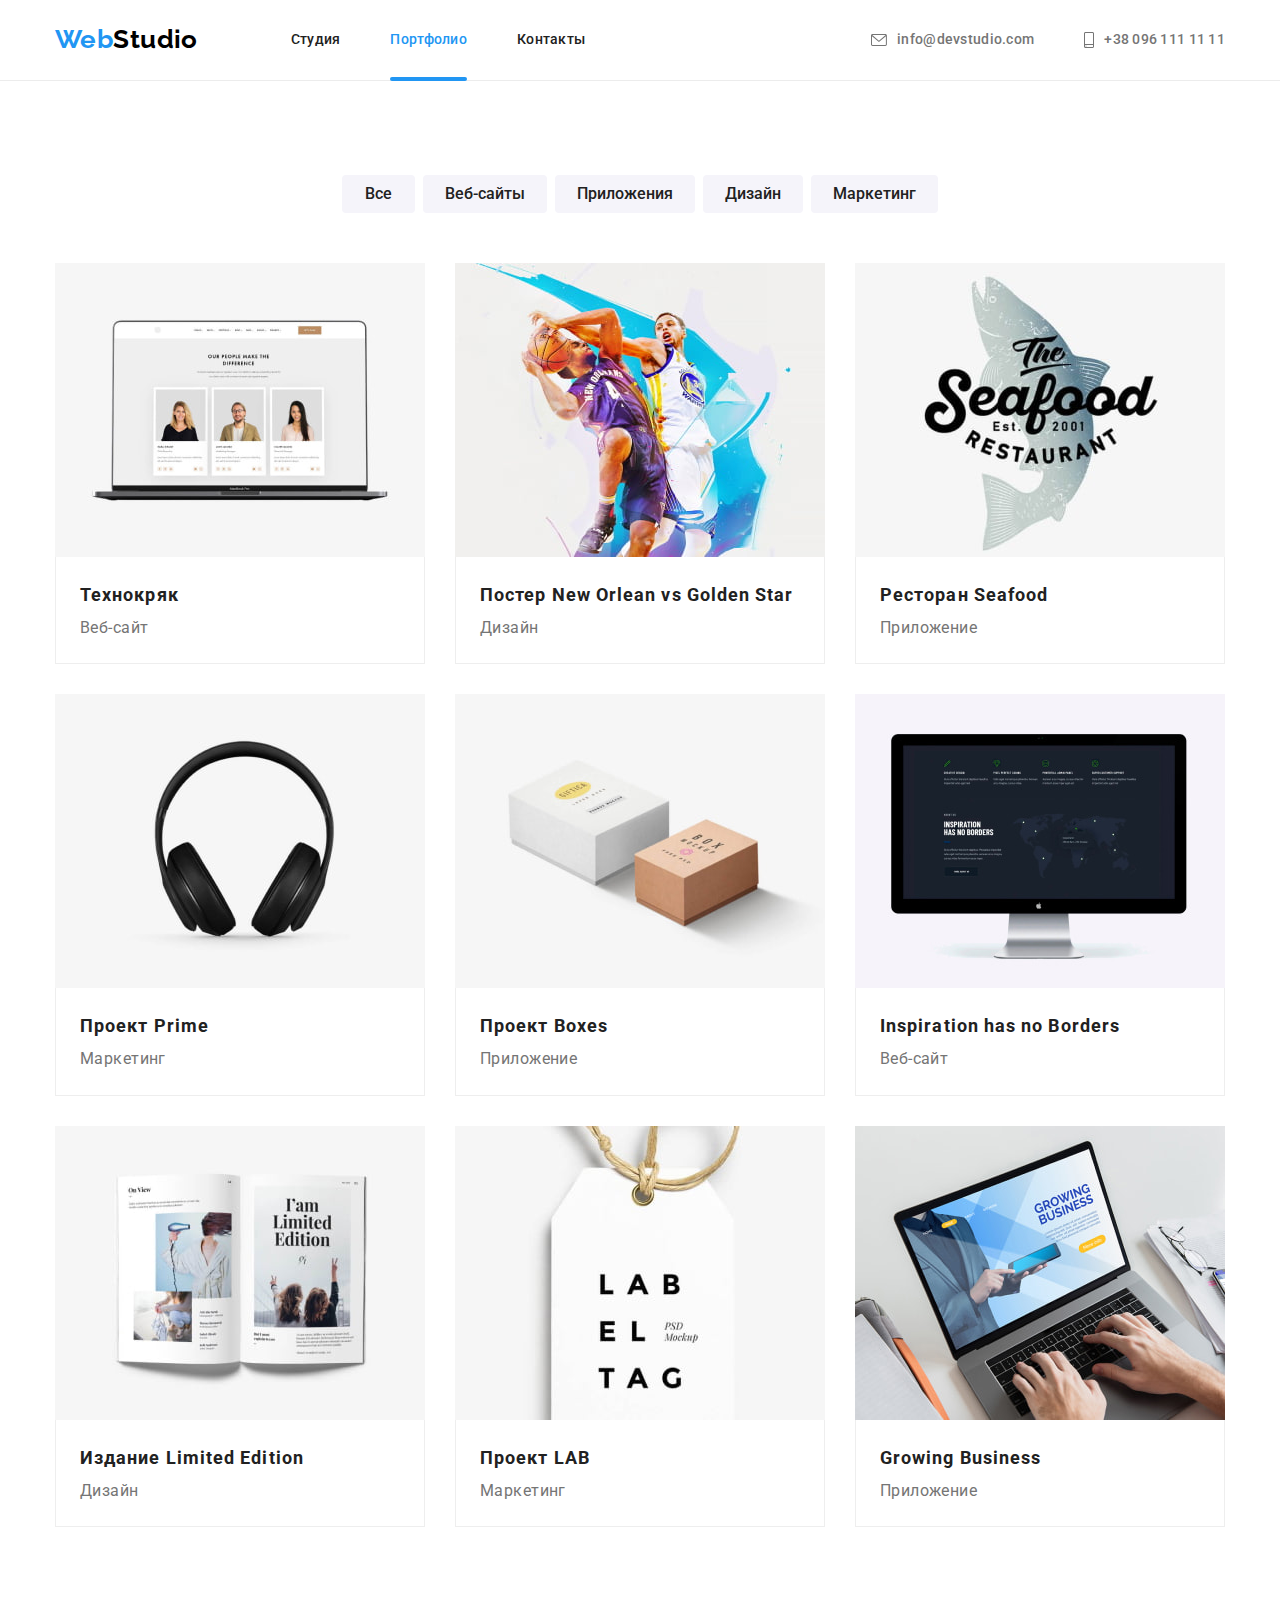
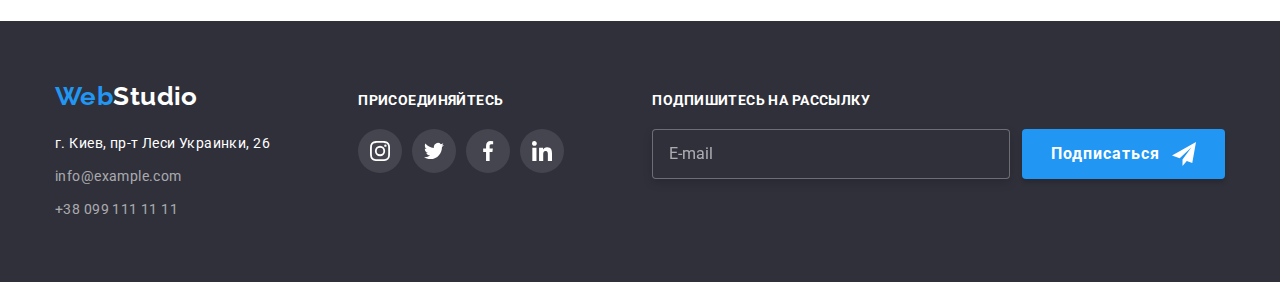
==== portfolio.html @ 10ba5d7b "Клонирует репозиторий" ====
<!DOCTYPE html>
<html lang="ru">
  <head>
    <meta charset="UTF-8" />
    <meta name="viewport" content="width=device-width, initial-scale=1.0" />
    <title>Document</title>
    <link
      rel="stylesheet"
      href="https://cdnjs.cloudflare.com/ajax/libs/modern-normalize/1.0.0/modern-normalize.min.css"
    />
    <link rel="preconnect" href="https://fonts.gstatic.com" />
    <link
      href="https://fonts.googleapis.com/css2?family=Raleway:wght@700&family=Roboto:wght@400;500;700;900&display=swap"
      rel="stylesheet"
    />
    <link rel="stylesheet" href="./css/styles.css" />
  </head>

  <body>
    <!-- Шапка -->
    <header class="header">
      <div class="container header-flex">
        <nav class="header-flex">
          <a href="#" class="logo"><span class="logo-item">Web</span>Studio</a>
          <ul class="nav-list">
            <li class="item">
              <a href="./index.html" class="link">Студия</a>
            </li>
            <li class="item">
              <a href="./portfolio.html" class="link current">Портфолио</a>
            </li>
            <li class="item">
              <a href="#" class="link">Контакты</a>
            </li>
          </ul>
        </nav>
        <ul class="contacts-list">
          <li class="item">
            <a href="mailto:info@devstudio.com" class="link">
              <svg class="contacts-icon" width="16" height="12">
                <use href="./images/symbol-defs (1).svg#icon-envelope"></use>
              </svg>
              info@devstudio.com</a>
          </li>
          <li class="item">
            <a href="tel:380961111111" class="link">
              <svg class="contacts-icon" width="10" height="16">
                <use href="./images/symbol-defs (1).svg#icon-smartphone"></use>
              </svg>+38 096 111 11 11</a>
          </li>
        </ul>
      </div>
    </header>
    <main>
      <section class="section">
        <div class="container">
          <h1 class="visually-hidden">Наши работы</h1>
          <ul class="filter">
            <li class="item">
              <button type="button">Все</button>
            </li>
            <li class="item">
              <button type="button">Веб-сайты</button>
            </li>
            <li class="item">
              <button type="button">Приложения</button>
            </li>
            <li class="item">
              <button type="button">Дизайн</button>
            </li>
            <li class="item">
              <button type="button">Маркетинг</button>
            </li>
          </ul>

          <ul class="works-list">
            <li class="item">
              <a href="#" class="link">
                <div class="photo-card">
                <img src="./images/li1.jpg" alt="Ноутбук" width="370" />
                <div class="card-overlay">
                  <p class="text-overlay">Технокряк это современная площадка распространения коронавируса. Компании используют эту платформу для цифрового
                  шпионажа и атак на защищённые сервера конкурентов.</p>
                </div>
              </div>
                <div class="item-border">
                  <h2 class="title">Технокряк</h2>
                  <p class="text">Веб-сайт</p>
                </div>
              </a>
            </li>
            <li class="item">
              <a href="#" class="link">
                <div class="photo-card">
                <img
                  src="./images/li2.jpg"
                  alt="Два баскетболиста"
                  width="370"
                />
                <div class="card-overlay">
                  <p class="text-overlay">Технокряк это современная площадка распространения коронавируса. Компании используют эту
                    платформу для цифрового
                    шпионажа и атак на защищённые сервера конкурентов.</p>
                </div>
                </div>
                <div class="item-border">
                  <h2 class="title">Постер New Orlean vs Golden Star</h2>
                  <p class="text">Дизайн</p>
                </div>
              </a>
            </li>
            <li class="item">
              <a href="#" class="link">
                <div class="photo-card">
                <img
                  src="./images/li3.jpg"
                  alt="Логотип ресторана"
                  width="370"
                />
                <div class="card-overlay">
                  <p class="text-overlay">Технокряк это современная площадка распространения коронавируса. Компании используют эту
                    платформу для цифрового
                    шпионажа и атак на защищённые сервера конкурентов.</p>
                </div>
                </div>
                <div class="item-border">
                  <h2 class="title">Ресторан Seafood</h2>
                  <p class="text">Приложение</p>
                </div>
              </a>
            </li>
            <li class="item">
              <a href="#" class="link">
                <div class="photo-card">
                <img
                  src="./images/li4.jpg"
                  alt="Накладные наушники"
                  width="370"
                />
                <div class="card-overlay">
                  <p class="text-overlay">Технокряк это современная площадка распространения коронавируса. Компании используют эту
                    платформу для цифрового
                    шпионажа и атак на защищённые сервера конкурентов.</p>
                </div>
                </div>
                <div class="item-border">
                  <h2 class="title">Проект Prime</h2>
                  <p class="text">Маркетинг</p>
                </div>
              </a>
            </li>
            <li class="item">
              <a href="#" class="link">
                <div class="photo-card">
                <img
                  src="./images/li5.jpg"
                  alt="Коробки с логотипами"
                  width="370"
                />
                <div class="card-overlay">
                  <p class="text-overlay">Технокряк это современная площадка распространения коронавируса. Компании используют эту
                    платформу для цифрового
                    шпионажа и атак на защищённые сервера конкурентов.</p>
                </div>
                </div>
                <div class="item-border">
                  <h2 class="title">Проект Boxes</h2>
                  <p class="text">Приложение</p>
                </div>
              </a>
            </li>
            <li class="item">
              <a href="#" class="link">
                <div class="photo-card">
                <img src="./images/li6.jpg" alt="iMac" width="370" />
                <div class="card-overlay">
                  <p class="text-overlay">Технокряк это современная площадка распространения коронавируса. Компании используют эту
                    платформу для цифрового
                    шпионажа и атак на защищённые сервера конкурентов.</p>
                </div>
                </div>
                <div class="item-border">
                  <h2 class="title">Inspiration has no Borders</h2>
                  <p class="text">Веб-сайт</p>
                </div>
              </a>
            </li>
            <li class="item">
              <a href="#" class="link">
                <div class="photo-card">
                <img
                  src="./images/li7.jpg"
                  alt="Раскрытый журнал"
                  width="370"
                />
                <div class="card-overlay">
                  <p class="text-overlay">Технокряк это современная площадка распространения коронавируса. Компании используют эту
                    платформу для цифрового
                    шпионажа и атак на защищённые сервера конкурентов.</p>
                </div>
                </div>
                <div class="item-border">
                  <h2 class="title">Издание Limited Edition</h2>
                  <p class="text">Дизайн</p>
                </div>
              </a>
            </li>
            <li class="item">
              <a href="#" class="link">
                <div class="photo-card">
                <img
                  src="./images/li8.jpg"
                  alt="Бирка с логотипом"
                  width="370"
                />
                <div class="card-overlay">
                  <p class="text-overlay">Технокряк это современная площадка распространения коронавируса. Компании используют эту
                    платформу для цифрового
                    шпионажа и атак на защищённые сервера конкурентов.</p>
                </div>
              </div>
                <div class="item-border">
                  <h2 class="title">Проект LAB</h2>
                  <p class="text">Маркетинг</p>
                </div>
              </a>
            </li>
            <li class="item">
              <a href="#" class="link">
                <div class="photo-card">
                <img
                  src="./images/li9.jpg"
                  alt="Ноутбук, на котором печатают"
                  width="370"
                />
                <div class="card-overlay">
                  <p class="text-overlay">Технокряк это современная площадка распространения коронавируса. Компании используют эту
                    платформу для цифрового
                    шпионажа и атак на защищённые сервера конкурентов.</p>
                </div>
                </div>
                <div class="item-border">
                  <h2 class="title">Growing Business</h2>
                  <p class="text">Приложение</p>
                </div>
              </a>
            </li>
          </ul>
        </div>
      </section>
    </main>
    <!-- Футер -->
    <footer class="footer">
      <div class="container">
        <div class="footer-blocks">
          <div class="contacts-block">
            <a href="#" class="logo"><span class="logo-item">Web</span>Studio</a>
            <address>г. Киев, пр-т Леси Украинки, 26</address>
            <ul>
              <li class="contacts-item">
                <a href="mailto:info@example.com" class="contacts-link">info@example.com</a>
              </li>
              <li class="contacts-item">
                <a href="tel:380991111111" class="contacts-link">+38 099 111 11 11</a>
              </li>
            </ul>
          </div>
    
          <div class="join-block">
            <p class="join-title">присоединяйтесь</p>
            <ul class="join-list">
              <li class="join-item">
                <a href="#" class="join-link">
                  <svg class="join-logo">
                    <use href="./images/symbol-defs (1).svg#icon-instagram"></use>
                  </svg>
                </a>
              </li>
              <li class="join-item">
                <a href="#" class="join-link">
                  <svg class="join-logo">
                    <use href="./images/symbol-defs (1).svg#icon-twitter"></use>
                  </svg>
                </a>
              </li>
              <li class="join-item">
                <a href="#" class="join-link">
                  <svg class="join-logo">
                    <use href="./images/symbol-defs (1).svg#icon-facebook"></use>
                  </svg>
                </a>
              </li>
              <li class="join-item">
                <a href="#" class="join-link">
                  <svg class="join-logo">
                    <use href="./images/symbol-defs (1).svg#icon-linkedin"></use>
                  </svg>
                </a>
              </li>
            </ul>
          </div>

          <!-- форма футера -->
          
          <div class="subscribe-block">
            <p class="subscribe-title">Подпишитесь на рассылку</p>
            <form autocomplete="off">
              <div class="subscribe-container">
                <input type="text" name="email" class="subscribe-input" placeholder="E-mail">
                <button type="button" class="subscribe-btn">
                  <span class="sub-btn-container">
                    <span>Подписаться</span>
                    <svg width="24" height="24" class="subscribe-icon">
                      <use href="./images/symbol-defs (1).svg#icon-send"></use>
                    </svg>
                  </span>
                </button>
              </div>
          
            </form>
          
          </div>
        </div>
      </div>
    </footer>
  </body>
</html>
---- css/styles.css ----
:root {
  --primary-text-color: #757575;
  --title-text-color: #212121;
  --white-color: #ffffff;
  --accent-color: #2196f3;
  --primary-bcg-color: #2f303a;
  --sec-bcg-color: #f5f4fa;
  --black-color: #000000;
  --rgba-opacity-color: rgba(255, 255, 255, 0.6);
  --logo-color: #afb1b8;
  --hero-bcg-color: #c4c4c4;
  --item-border-color: #eeeeee;
  --form-border-color: rgba(33, 33, 33, 0.2);
  --box-shadow-color: rgba(0, 0, 0, 0.15);
  --animation-timing: 250ms;
  --cubic-bezier: cubic-bezier(0.4, 0, 0.2, 1);
}

body {
  font-family: Roboto, sans-serif;
  letter-spacing: 0.03em;
  font-size: 14px;
}

ul {
  list-style: none;
  margin-top: 0;
  margin-bottom: 0;
  padding-left: 0;
}

h1,
h2,
h3,
p {
  margin-top: 0;
  margin-bottom: 0;
}

img {
  display: block;
  max-width: 100%;
  height: auto;
}

.container {
  margin-left: auto;
  margin-right: auto;
  width: 1200px;
  padding-left: 15px;
  padding-right: 15px;
}

/* Шапка сайта */

.header {
  display: flex;

  background-color: var(--white-color);
  border-bottom: 1px solid #ececec;
}

.header-flex {
  max-height: 80px;
  display: flex;
  align-items: center;
}

.logo,
.logo-item {
  color: var(--black-color);

  font-family: Raleway, sans-serif;
  font-weight: 700;
  font-size: 26px;
  line-height: 1.2;
  text-decoration: none;
}

.logo-item {
  color: var(--accent-color);
}

.nav-list {
  display: flex;
  margin-left: 93px;
}

.nav-list .item:not(:last-child) {
  margin-right: 50px;
}

.nav-list,
.contacts-list {
  padding: 0;
  font-weight: 500;
  line-height: 1.14;
  letter-spacing: 0.02em;
}

.nav-list .link {
  position: relative;

  display: block;
  padding-top: 32px;
  padding-bottom: 32px;

  color: var(--title-text-color);
  text-decoration: none;

  transition-property: color;
  transition-duration: var(--animation-timing);
  transition-timing-function: var(--cubic-bezier);
}

.nav-list .link::after {
  content: '';

  position: absolute;
  left: 0;
  bottom: -1px;

  border-radius: 2px;

  width: 100%;
  height: 4px;

  background-color: var(--accent-color);

  opacity: 0;

  transition-property: opacity;
  transition-duration: var(--animation-timing);
  transition-timing-function: var(--cubic-bezier);
}

.link.current::after,
.nav-list .link:hover::after,
.nav-list .link:focus::after {
  opacity: 1;
}

.nav-list .link:hover,
.nav-list .link:focus {
  color: var(--accent-color);
}

.nav-list .link.current {
  color: var(--accent-color);
}

.contacts-list {
  display: flex;
  align-items: center;
  margin-left: auto;
}

.contacts-list .item:not(:last-child) {
  margin-right: 50px;
}

.contacts-list .link {
  display: flex;
  align-items: center;
  padding-top: 32px;
  padding-bottom: 32px;

  color: var(--primary-text-color);
  text-decoration: none;

  fill: currentColor;

  transition-property: color;
  transition-duration: var(--animation-timing);
  transition-timing-function: var(--cubic-bezier);
}

.contacts-list .link:hover,
.contacts-list .link:focus {
  color: var(--accent-color);
  fill: currentColor;
}

.contacts-icon {
  margin-right: 10px;
}

.contacts-icon:hover,
.contacts-icon:focus {
  color: var(--accent-color);
}

/* Своство Секций */

.section {
  padding-top: 94px;
  padding-bottom: 94px;
}

/* Секция Герой */

.overlay {
  max-width: 1600px;
  height: 600px;
  margin-left: auto;
  margin-right: auto;
  background-image: linear-gradient(
      to bottom,
      rgba(47, 48, 58, 0.4),
      rgba(47, 48, 58, 0.4)
    ),
    url('../images/Img.jpg');
  background-color: var(--hero-bcg-color);
}

.hero {
  text-align: center;
}

.hero-container {
  margin-left: auto;
  margin-right: auto;
  width: 696px;
  height: 120px;
  margin-bottom: 30px;
}

.hero.section {
  padding-top: 200px;
  padding-bottom: 200px;
}

.hero-title {
  color: var(--white-color);

  font-weight: 900;
  font-size: 44px;
  line-height: 1.36;
  text-transform: uppercase;
  letter-spacing: 0.06em;
}

.button,
.form-btn {
  border-radius: 4px;
  padding: 10px 32px;
  min-width: 200px;
  border-style: none;
  outline: none;
  cursor: pointer;

  box-shadow: 0px 4px 4px var(--box-shadow-color);
  border-radius: 4px;

  color: var(--white-color);
  background-color: var(--accent-color);

  font-weight: 700;
  font-size: 16px;
  line-height: 1.87;
  letter-spacing: 0.06em;
}

/* Кнопка формы */
.form-btn {
  display: block;
  padding: 10px 55px;
  margin-right: auto;
  margin-left: auto;
}

/* Секция с преимуществами */

.visually-hidden {
  position: absolute;
  clip: rect(0 0 0 0);
  width: 1px;
  height: 1px;
  margin: -1px;
}

.icon-back {
  display: flex;
  justify-content: center;
  align-items: center;
  width: 270px;
  height: 120px;
  background-color: var(--sec-bcg-color);
  margin-bottom: 30px;
  border-radius: 4px;
}

.features-list {
  display: flex;
}

.features-list .item {
  width: 270px;
}

.features-list .item:not(:last-child) {
  margin-right: 30px;
}

.features .list-title {
  margin-bottom: 10px;

  color: var(--title-text-color);

  font-weight: 700;
  line-height: 1.43;
  text-transform: uppercase;
}

.features .list-text {
  color: var(--primary-text-color);

  font-weight: 400;
  line-height: 1.71;
}

/* Секция с родом занятия компании */

.work.section {
  padding-top: 0;
}

.work-list {
  display: flex;
}

.work-list .item:not(:last-child) {
  margin-right: 30px;
}

/* .work-list .item::after {
  content: '';
} */

.work-overlay {
  position: relative;
}

.work-name {
  position: absolute;
  left: 0;
  bottom: 0;
  width: 100%;
  height: 70px;

  display: flex;
  align-items: center;
  justify-content: center;

  background-color: rgba(47, 48, 58, 0.8);
}

.work-text {
  color: var(--white-color);

  font-weight: 700;
  line-height: 1.14;
  text-align: center;
  text-transform: uppercase;
}

.section-title {
  margin-bottom: 50px;

  color: var(--title-text-color);

  font-weight: 700;
  font-size: 36px;
  line-height: 1.16;
  text-align: center;
}

/* Секция с членами команды */

.members {
  background-color: var(--sec-bcg-color);
}

.members .list-title {
  margin-bottom: 10px;

  color: var(--title-text-color);

  font-weight: 500;
  font-size: 16px;
  line-height: 1.2;
}

.members-list {
  display: flex;
}

.members-list .item {
  background-color: var(--white-color);
  text-align: center;
  border-radius: 0px 0px 4px 4px;
  box-shadow: 0px 1px 3px rgba(0, 0, 0, 0.12), 0px 1px 1px rgba(0, 0, 0, 0.14),
    0px 2px 1px rgba(0, 0, 0, 0.2);
}

.members-list .item:not(:last-child) {
  margin-right: 30px;
}

.members .list-text {
  color: var(--primary-text-color);

  font-weight: 400;
  font-size: 16px;
  line-height: 1.2;
  margin-bottom: 16px;
}

.members-list .members-descr {
  padding-top: 30px;
  padding-bottom: 30px;
}

.social-list {
  display: flex;
  align-items: center;
  justify-content: center;
}

.social-list .item-logo:not(:last-child) {
  margin-right: 10px;
}

.social-list .link {
  display: flex;
  justify-content: center;
  align-items: center;
  width: 44px;
  height: 44px;

  color: var(--logo-color);

  fill: currentColor;

  transition-property: background-color, color, border-radius;
  transition-duration: var(--animation-timing);
  transition-timing-function: var(--cubic-bezier);
}

.social-list .link:hover,
.social-list .link:focus {
  background-color: var(--accent-color);
  color: var(--white-color);
  border-radius: 50%;
  fill: currentColor;
}

.social-logo {
  width: 20px;
  height: 20px;
}

/* Секция с нашими клиентами */

.clients-list {
  display: flex;
  align-items: center;
  justify-content: center;
}

.clients-link {
  display: flex;
  align-items: center;
  justify-content: center;
  width: 170px;
  height: 90px;
  border: 1px solid var(--logo-color);
  border-radius: 4px;

  list-style: none;
  color: var(--logo-color);

  fill: currentColor;

  transition-property: border, color;
  transition-duration: var(--animation-timing);
  transition-timing-function: var(--cubic-bezier);
}

.clients-link:hover,
.clients-link:focus {
  border: 1px solid var(--accent-color);
  color: var(--accent-color);
  fill: currentColor;
}

.clients-item:not(:last-child) {
  margin-right: 30px;
}

/* Футер */
.footer {
  background-color: var(--primary-bcg-color);
  padding-top: 60px;
  padding-bottom: 60px;
}

.footer-blocks {
  display: flex;
  align-items: baseline;
  justify-content: space-between;
}

.footer .logo {
  display: inline-block;
  color: var(--white-color);
  margin-bottom: 20px;
}

address {
  margin-bottom: 9px;

  color: var(--white-color);

  font-style: normal;
  font-weight: 400;
  line-height: 1.71;
}

.footer .contacts-link {
  color: var(--rgba-opacity-color);

  font-weight: 400;
  line-height: 1.71;
  text-decoration: none;

  transition-property: color;
  transition-duration: var(--animation-timing);
  transition-timing-function: var(--cubic-bezier);
  /* transition: var(--animation-timing) var(--cubic-bezier); */
}

.footer .contacts-link:hover,
.footer .contacts-link:focus {
  color: var(--accent-color);
}

.contacts-item:not(:last-child) {
  margin-bottom: 9px;
}

.join-list {
  display: flex;
}

.join-title {
  margin-bottom: 20px;

  font-weight: 700;
  line-height: 1.14;
  text-transform: uppercase;

  color: var(--white-color);
}

.join-link {
  display: flex;
  justify-content: center;
  align-items: center;

  width: 44px;
  height: 44px;
  color: var(--white-color);
  background-color: rgba(255, 255, 255, 0.1);
  border-radius: 50%;

  fill: currentColor;

  transition-property: background-color;
  transition-duration: var(--animation-timing);
  transition-timing-function: var(--cubic-bezier);
  /* transition: var(--animation-timing) var(--cubic-bezier); */
}

.join-link:hover,
.join-link:focus {
  background-color: var(--accent-color);
  fill: currentColor;
}

.join-logo {
  width: 20px;
  height: 20px;
}

.join-item:not(:last-child) {
  margin-right: 10px;
}

/* Портфолио */

.filter {
  display: flex;
  justify-content: center;
  margin-bottom: 50px;
}

.filter .item:not(:last-child) {
  margin-right: 8px;
}

.filter button {
  border-radius: 4px;
  padding: 6px 22px;
  min-width: 73px;
  border-style: none;
  outline: none;
  cursor: pointer;

  border-radius: 4px;

  color: var(--title-text-color);
  background-color: var(--sec-bcg-color);

  font-family: inherit;
  font-weight: 500;
  font-size: 16px;
  line-height: 1.62;

  transition-property: color, background-color, box-shadow;
  transition-duration: var(--animation-timing);
  transition-timing-function: var(--cubic-bezier);
}
.filter button:hover,
.filter button:focus {
  color: var(--white-color);
  background-color: var(--accent-color);

  box-shadow: 0px 3px 1px rgba(0, 0, 0, 0.1), 0px 1px 2px rgba(0, 0, 0, 0.08),
    0px 2px 2px rgba(0, 0, 0, 0.12);
}

.works-list {
  display: flex;
  flex-wrap: wrap;

  background-color: var(--white-color);
}

.item-border .title {
  margin-bottom: 4px;

  color: var(--title-text-color);

  font-weight: 700;
  font-size: 18px;
  line-height: 2;
  letter-spacing: 0.06em;
}

.works-list .text {
  color: var(--primary-text-color);

  font-weight: 400;
  font-size: 16px;
  line-height: 1.9;
}

.works-list .link {
  display: block;
  text-decoration: none;

  position: relative;

  transition-property: box-shadow;
  transition-duration: var(--animation-timing);
  transition-timing-function: var(--cubic-bezier);
}

.works-list .link:hover,
.works-list .link:focus {
  box-shadow: 0px 1px 1px rgba(0, 0, 0, 0.12), 0px 4px 4px rgba(0, 0, 0, 0.06),
    1px 4px 6px rgba(0, 0, 0, 0.16);
}

.item-border {
  border-right: 1px solid var(--item-border-color);
  border-bottom: 1px solid var(--item-border-color);
  border-left: 1px solid var(--item-border-color);
  padding: 20px 24px 20px 24px;
  width: 370px;
}

.works-list .item {
  width: calc((100% - 60px) / 3);
  margin-right: 30px;
  margin-bottom: 30px;
}

.works-list .item:nth-child(3n) {
  margin-right: 0;
}

.works-list .item:nth-last-child(-n + 3) {
  margin-bottom: 0;
}

.item-border .title {
  margin: 0;
}

.photo-card {
  position: relative;
  overflow: hidden;
}

.card-overlay {
  position: absolute;

  left: 0;
  top: 100%;
  width: 100%;
  height: 100%;

  padding: 63px 24px;

  background-color: rgba(33, 150, 243, 0.9);

  transform: translateY(0);

  transition-property: transform;
  transition-duration: var(--animation-timing);
  transition-timing-function: var(--cubic-bezier);
}

.text-overlay {
  font-weight: 400;
  font-size: 18px;
  line-height: 1.56;
  letter-spacing: 0.03em;

  color: var(--white-color);
}

.works-list .link:hover .card-overlay,
.works-list .link:focus .card-overlay {
  transform: translateY(-100%);
}

/* Модалка */
.backdrop {
  position: fixed;
  top: 0;
  left: 0;

  width: 100%;
  height: 100%;

  background-color: rgba(0, 0, 0, 0.2);

  opacity: 1;

  transition-property: opacity;
  transition-duration: var(--animation-timing);
  transition-timing-function: var(--cubic-bezier);
}

.backdrop.is-hidden {
  opacity: 0;
  pointer-events: none;
}

.backdrop.ishidden .modal {
  transform: translate(-50%, -50%) scale(1, 1);
}

.modal {
  position: absolute;
  top: 50%;
  left: 50%;
  transform: translate(-50%, -50%);

  width: 528px;
  height: 581px;

  background-color: var(--white-color);
  border-radius: 4px;
  box-shadow: 0px 1px 3px rgba(0, 0, 0, 0.12), 0px 1px 1px rgba(0, 0, 0, 0.14),
    0px 2px 1px rgba(0, 0, 0, 0.2);

  transform: translate(-50%, -50%) scale(1);
  transition-property: transform;
  transition-duration: var(--animation-timing);
  transition-timing-function: var(--cubic-bezier);
}

.modal-button {
  position: absolute;
  top: 8px;
  right: 8px;

  width: 30px;
  height: 30px;
  display: flex;
  align-items: center;
  justify-content: center;

  border: 1px solid rgba(0, 0, 0, 0.1);
  border-radius: 50%;

  background-color: var(--white-color);
  cursor: pointer;

  transition-property: fill;
  transition-duration: var(--animation-timing);
  transition-timing-function: var(--cubic-bezier);
}

.modal-button:hover,
.modal-button:focus {
  fill: var(--accent-color);
  outline: none;
}

.form-container {
  width: 448px;
  margin-right: auto;
  margin-left: auto;
  margin-top: 40px;
  margin-bottom: 40px;
}

.modal-title {
  font-weight: 700;
  font-size: 20px;
  line-height: 1.15;
  text-align: center;
  letter-spacing: 0.03em;

  color: var(--title-text-color);

  margin-bottom: 12px;
}

/* Форма модалки */

.form-field {
  position: relative;
}

.form-name {
  display: inline-block;
  margin-bottom: 4px;

  font-weight: 400;
  font-size: 12px;
  line-height: 1.17;
  letter-spacing: 0.01em;

  color: var(--primary-text-color);
}

.form-input {
  width: 100%;
  height: 40px;
  margin-bottom: 10px;
  padding: 12px 42px;
}

.form-comment {
  width: 100%;
  height: 120px;
  padding: 12px 16px;
  margin-bottom: 20px;

  resize: none;
}

.form-input,
.form-comment {
  border: 1px solid var(--form-border-color);
  border-radius: 4px;

  transition-property: border-color;
  transition-duration: var(--animation-timing);
  transition-timing-function: var(--cubic-bezier);
}

.input-icon-container {
  position: relative;
  width: 100%;
  height: 40px;
  margin-bottom: 10px;
}

.input-icon {
  position: absolute;
  left: 12px;
  top: 50%;
  transform: translateY(-50%);
  fill: var(--title-text-color);

  transition-property: fill;
  transition-duration: var(--animation-timing);
  transition-timing-function: var(--cubic-bezier);
}

.form-comment::placeholder {
  font-weight: 400;
  font-size: 12px;
  line-height: 1.17;
  letter-spacing: 0.01em;

  color: rgba(117, 117, 117, 0.5);
}

.input-icon-container:hover .form-input,
.form-comment:hover,
.form-comment:focus,
.input-icon-container:focus-within .form-input {
  outline: none;
  border-color: var(--accent-color);
  cursor: pointer;
}

.input-icon-container:hover .input-icon,
.input-icon-container:focus-within .input-icon {
  fill: var(--accent-color);
  cursor: pointer;
}

.form-input {
  position: relative;
}

.checkbox-link {
  color: var(--accent-color);
  text-decoration-skip-ink: none;
}

.checkbox-fied {
  display: flex;
  align-items: center;
  justify-content: center;
  margin-bottom: 30px;
}

.checkbox-label {
  padding-left: 24px;
  position: relative;
  font-weight: 400;
  line-height: 1.71;

  color: var(--primary-text-color);
}

.checkbox-label:before {
  content: '';
  position: absolute;
  left: 0px;
  top: 50%;
  transform: translateY(-50%);

  width: 16px;
  height: 15px;

  border: 2px solid var(--title-text-color);
  border-radius: 2px;

  transition-property: background-color, border;
  transition-duration: var(--animation-timing);
  transition-timing-function: var(--cubic-bezier);
}

.checkbox-fied:hover .checkbox-label:before,
.checkbox-fied:focus-within .checkbox-label:before {
  border-color: var(--accent-color);
}

.checkbox-fied input:checked + .checkbox-label:before {
  border: 2px solid var(--accent-color);
  background-color: var(--accent-color);
}

.checkbox-fied input:checked + .checkbox-label::after {
  content: '';
  position: absolute;
  left: 0px;
  top: 50%;
  transform: translateY(-50%);

  width: 16px;
  height: 15px;
  background-image: url(/images/checked.svg);
  background-size: contain;
  background-repeat: no-repeat;
  background-position: 50% 50%;
  background-origin: border-box;
}

/* Форма в футере */

.subscribe-title {
  margin-bottom: 20px;

  font-weight: 700;
  font-size: 14px;
  line-height: 1.14;
  text-transform: uppercase;

  color: var(--white-color);
}

.subscribe-input {
  width: 358px;
  height: 50px;

  padding: 15px 16px;

  border: 1px solid rgba(255, 255, 255, 0.3);
  box-sizing: border-box;
  filter: drop-shadow(0px 4px 4px rgba(0, 0, 0, 0.15));
  border-radius: 4px;
  background-color: var(--primary-bcg-color);

  color: var(--rgba-opacity-color);

  cursor: pointer;
}

.subscribe-input::placeholder {
  font-weight: 400;
  font-size: 16px;
  line-height: 20px;

  color: var(--rgba-opacity-color);
}

.subscribe-input:focus {
  outline: none;
}

.subscribe-btn {
  display: inline-block;
  text-align: center;
  min-width: 200px;
  height: 50px;
  padding: 10px 29px;
  margin-left: 12px;

  background-color: var(--accent-color);
  color: var(--white-color);

  font-weight: 700;
  font-size: 16px;
  line-height: 1.87;
  letter-spacing: 0.06em;

  border-style: none;
  outline: none;
  cursor: pointer;

  box-shadow: 0px 4px 4px var(--box-shadow-color);
  border-radius: 4px;
}

.sub-btn-container {
  display: flex;
  align-items: center;
}

.subscribe-icon {
  margin-left: 12px;
}

.subscribe-container {
  display: flex;
  align-items: center;
  justify-content: center;
}
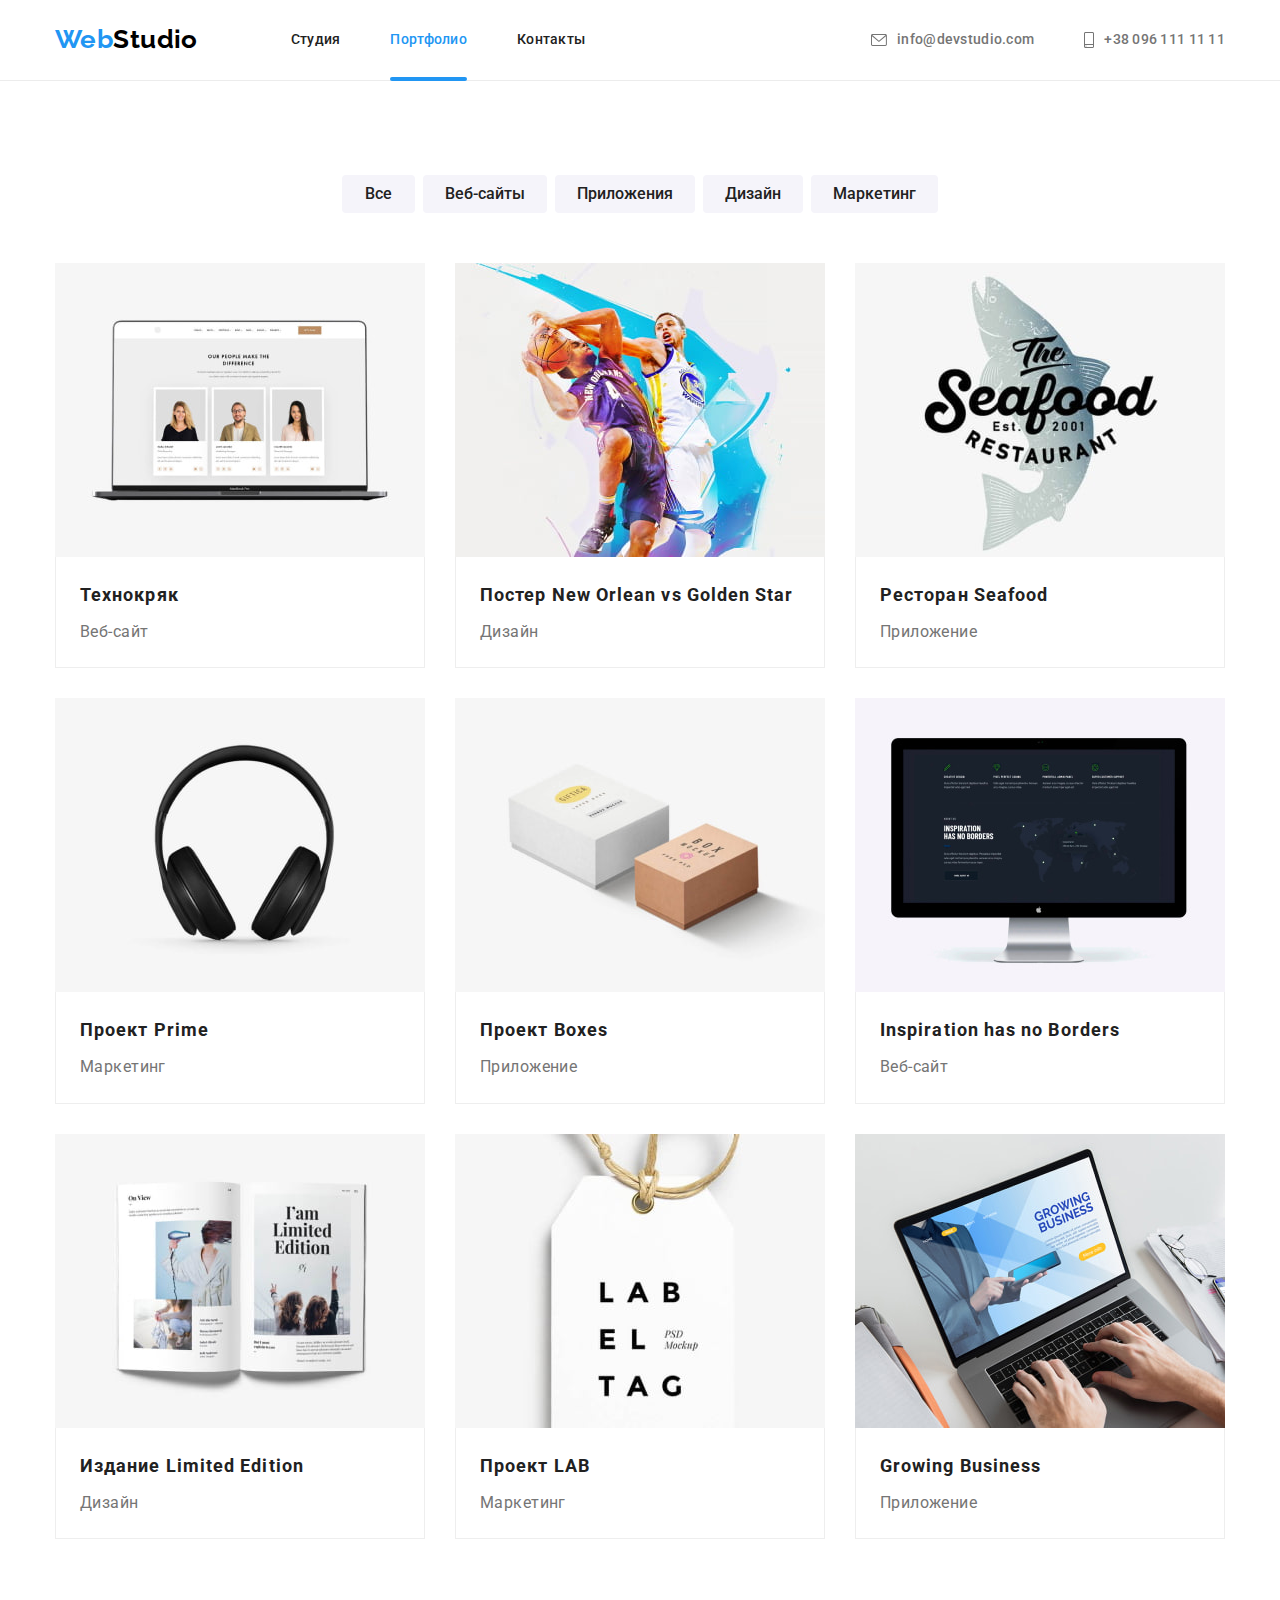
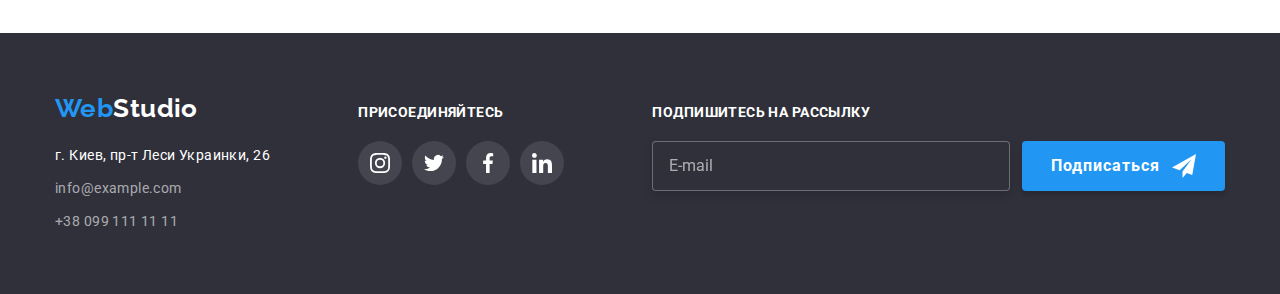
==== commit 55afecb0: "Добавляет, переменные, базовые стили и стили секций в scss" ====
--- a/portfolio.html
+++ b/portfolio.html
@@ -13,235 +13,238 @@
       href="https://fonts.googleapis.com/css2?family=Raleway:wght@700&family=Roboto:wght@400;500;700;900&display=swap"
       rel="stylesheet"
     />
-    <link rel="stylesheet" href="./css/styles.css" />
+    <link rel="stylesheet" href="./css/main.min.css" />
   </head>
 
   <body>
     <!-- Шапка -->
     <header class="header">
-      <div class="container header-flex">
-        <nav class="header-flex">
-          <a href="#" class="logo"><span class="logo-item">Web</span>Studio</a>
+      <div class="container site-nav">
+        <nav class="site-nav">
+          <a href="#" class="logo">
+            Web<span class="logo__item">Studio</span>
+          </a>
           <ul class="nav-list">
-            <li class="item">
-              <a href="./index.html" class="link">Студия</a>
-            </li>
-            <li class="item">
-              <a href="./portfolio.html" class="link current">Портфолио</a>
-            </li>
-            <li class="item">
-              <a href="#" class="link">Контакты</a>
+            <li class="nav-page">
+              <a href="./index.html" class="nav-page__link">Студия</a>
+            </li>
+            <li class="nav-page">
+              <a href="./portfolio.html" class="nav-page__link nav-page__link--current">Портфолио</a>
+            </li>
+            <li class="nav-page">
+              <a href="#" class="nav-page__link">Контакты</a>
             </li>
           </ul>
         </nav>
         <ul class="contacts-list">
-          <li class="item">
-            <a href="mailto:info@devstudio.com" class="link">
-              <svg class="contacts-icon" width="16" height="12">
-                <use href="./images/symbol-defs (1).svg#icon-envelope"></use>
+          <li class="contact-item">
+            <a href="mailto:info@devstudio.com" class="contact-item__link">
+              <svg class="contact-item__icon" width="16" height="12">
+                <use href="./images/symbol-defs.svg#icon-envelope"></use>
               </svg>
               info@devstudio.com</a>
           </li>
-          <li class="item">
-            <a href="tel:380961111111" class="link">
-              <svg class="contacts-icon" width="10" height="16">
-                <use href="./images/symbol-defs (1).svg#icon-smartphone"></use>
+          <li class="contact-item">
+            <a href="tel:380961111111" class="contact-item__link">
+              <svg class="contact-item__icon" width="10" height="16">
+                <use href="./images/symbol-defs.svg#icon-smartphone"></use>
               </svg>+38 096 111 11 11</a>
           </li>
         </ul>
       </div>
     </header>
+
     <main>
       <section class="section">
         <div class="container">
           <h1 class="visually-hidden">Наши работы</h1>
-          <ul class="filter">
-            <li class="item">
-              <button type="button">Все</button>
-            </li>
-            <li class="item">
-              <button type="button">Веб-сайты</button>
-            </li>
-            <li class="item">
-              <button type="button">Приложения</button>
-            </li>
-            <li class="item">
-              <button type="button">Дизайн</button>
-            </li>
-            <li class="item">
-              <button type="button">Маркетинг</button>
+          <ul class="filter-list">
+            <li class="filter-item">
+              <button type="button" class="filter-item__button">Все</button>
+            </li>
+            <li class="filter-item">
+              <button type="button" class="filter-item__button">Веб-сайты</button>
+            </li>
+            <li class="filter-item">
+              <button type="button" class="filter-item__button">Приложения</button>
+            </li>
+            <li class="filter-item">
+              <button type="button" class="filter-item__button">Дизайн</button>
+            </li>
+            <li class="filter-item">
+              <button type="button" class="filter-item__button">Маркетинг</button>
             </li>
           </ul>
 
-          <ul class="works-list">
-            <li class="item">
-              <a href="#" class="link">
-                <div class="photo-card">
+          <ul class="card-set">
+            <li class="portfolio-card">
+              <a href="#" class="portfolio-card__link">
+                <div class="card-photo">
                 <img src="./images/li1.jpg" alt="Ноутбук" width="370" />
-                <div class="card-overlay">
-                  <p class="text-overlay">Технокряк это современная площадка распространения коронавируса. Компании используют эту платформу для цифрового
+                <div class="card-photo__overlay">
+                  <p class="card-photo__text">Технокряк это современная площадка распространения коронавируса. Компании используют эту платформу для цифрового
                   шпионажа и атак на защищённые сервера конкурентов.</p>
                 </div>
               </div>
-                <div class="item-border">
-                  <h2 class="title">Технокряк</h2>
-                  <p class="text">Веб-сайт</p>
-                </div>
-              </a>
-            </li>
-            <li class="item">
-              <a href="#" class="link">
-                <div class="photo-card">
+                <div class="card-descr">
+                  <h2 class="card-descr__title">Технокряк</h2>
+                  <p class="card-descr__text">Веб-сайт</p>
+                </div>
+              </a>
+            </li>
+            <li class="portfolio-card">
+              <a href="#" class="portfolio-card__link">
+                <div class="card-photo">
                 <img
                   src="./images/li2.jpg"
                   alt="Два баскетболиста"
                   width="370"
                 />
-                <div class="card-overlay">
-                  <p class="text-overlay">Технокряк это современная площадка распространения коронавируса. Компании используют эту
-                    платформу для цифрового
-                    шпионажа и атак на защищённые сервера конкурентов.</p>
-                </div>
-                </div>
-                <div class="item-border">
-                  <h2 class="title">Постер New Orlean vs Golden Star</h2>
-                  <p class="text">Дизайн</p>
-                </div>
-              </a>
-            </li>
-            <li class="item">
-              <a href="#" class="link">
-                <div class="photo-card">
+                <div class="card-photo__overlay">
+                  <p class="card-photo__text">Технокряк это современная площадка распространения коронавируса. Компании используют эту
+                    платформу для цифрового
+                    шпионажа и атак на защищённые сервера конкурентов.</p>
+                </div>
+                </div>
+                <div class="card-descr">
+                  <h2 class="card-descr__title">Постер New Orlean vs Golden Star</h2>
+                  <p class="card-descr__text">Дизайн</p>
+                </div>
+              </a>
+            </li>
+            <li class="portfolio-card">
+              <a href="#" class="portfolio-card__link">
+                <div class="card-photo">
                 <img
                   src="./images/li3.jpg"
                   alt="Логотип ресторана"
                   width="370"
                 />
-                <div class="card-overlay">
-                  <p class="text-overlay">Технокряк это современная площадка распространения коронавируса. Компании используют эту
-                    платформу для цифрового
-                    шпионажа и атак на защищённые сервера конкурентов.</p>
-                </div>
-                </div>
-                <div class="item-border">
-                  <h2 class="title">Ресторан Seafood</h2>
-                  <p class="text">Приложение</p>
-                </div>
-              </a>
-            </li>
-            <li class="item">
-              <a href="#" class="link">
-                <div class="photo-card">
+                <div class="card-photo__overlay">
+                  <p class="card-photo__text">Технокряк это современная площадка распространения коронавируса. Компании используют эту
+                    платформу для цифрового
+                    шпионажа и атак на защищённые сервера конкурентов.</p>
+                </div>
+                </div>
+                <div class="card-descr">
+                  <h2 class="card-descr__title">Ресторан Seafood</h2>
+                  <p class="card-descr__text">Приложение</p>
+                </div>
+              </a>
+            </li>
+            <li class="portfolio-card">
+              <a href="#" class="portfolio-card__link">
+                <div class="card-photo">
                 <img
                   src="./images/li4.jpg"
                   alt="Накладные наушники"
                   width="370"
                 />
-                <div class="card-overlay">
-                  <p class="text-overlay">Технокряк это современная площадка распространения коронавируса. Компании используют эту
-                    платформу для цифрового
-                    шпионажа и атак на защищённые сервера конкурентов.</p>
-                </div>
-                </div>
-                <div class="item-border">
-                  <h2 class="title">Проект Prime</h2>
-                  <p class="text">Маркетинг</p>
-                </div>
-              </a>
-            </li>
-            <li class="item">
-              <a href="#" class="link">
-                <div class="photo-card">
+                <div class="card-photo__overlay">
+                  <p class="card-photo__text">Технокряк это современная площадка распространения коронавируса. Компании используют эту
+                    платформу для цифрового
+                    шпионажа и атак на защищённые сервера конкурентов.</p>
+                </div>
+                </div>
+                <div class="card-descr">
+                  <h2 class="card-descr__title">Проект Prime</h2>
+                  <p class="card-descr__text">Маркетинг</p>
+                </div>
+              </a>
+            </li>
+            <li class="portfolio-card">
+              <a href="#" class="portfolio-card__link">
+                <div class="card-photo">
                 <img
                   src="./images/li5.jpg"
                   alt="Коробки с логотипами"
                   width="370"
                 />
-                <div class="card-overlay">
-                  <p class="text-overlay">Технокряк это современная площадка распространения коронавируса. Компании используют эту
-                    платформу для цифрового
-                    шпионажа и атак на защищённые сервера конкурентов.</p>
-                </div>
-                </div>
-                <div class="item-border">
-                  <h2 class="title">Проект Boxes</h2>
-                  <p class="text">Приложение</p>
-                </div>
-              </a>
-            </li>
-            <li class="item">
-              <a href="#" class="link">
-                <div class="photo-card">
+                <div class="card-photo__overlay">
+                  <p class="card-photo__text">Технокряк это современная площадка распространения коронавируса. Компании используют эту
+                    платформу для цифрового
+                    шпионажа и атак на защищённые сервера конкурентов.</p>
+                </div>
+                </div>
+                <div class="card-descr">
+                  <h2 class="card-descr__title">Проект Boxes</h2>
+                  <p class="card-descr__text">Приложение</p>
+                </div>
+              </a>
+            </li>
+            <li class="portfolio-card">
+              <a href="#" class="portfolio-card__link">
+                <div class="card-photo">
                 <img src="./images/li6.jpg" alt="iMac" width="370" />
-                <div class="card-overlay">
-                  <p class="text-overlay">Технокряк это современная площадка распространения коронавируса. Компании используют эту
-                    платформу для цифрового
-                    шпионажа и атак на защищённые сервера конкурентов.</p>
-                </div>
-                </div>
-                <div class="item-border">
-                  <h2 class="title">Inspiration has no Borders</h2>
-                  <p class="text">Веб-сайт</p>
-                </div>
-              </a>
-            </li>
-            <li class="item">
-              <a href="#" class="link">
-                <div class="photo-card">
+                <div class="card-photo__overlay">
+                  <p class="card-photo__text">Технокряк это современная площадка распространения коронавируса. Компании используют эту
+                    платформу для цифрового
+                    шпионажа и атак на защищённые сервера конкурентов.</p>
+                </div>
+                </div>
+                <div class="card-descr">
+                  <h2 class="card-descr__title">Inspiration has no Borders</h2>
+                  <p class="card-descr__text">Веб-сайт</p>
+                </div>
+              </a>
+            </li>
+            <li class="portfolio-card">
+              <a href="#" class="portfolio-card__link">
+                <div class="card-photo">
                 <img
                   src="./images/li7.jpg"
                   alt="Раскрытый журнал"
                   width="370"
                 />
-                <div class="card-overlay">
-                  <p class="text-overlay">Технокряк это современная площадка распространения коронавируса. Компании используют эту
-                    платформу для цифрового
-                    шпионажа и атак на защищённые сервера конкурентов.</p>
-                </div>
-                </div>
-                <div class="item-border">
-                  <h2 class="title">Издание Limited Edition</h2>
-                  <p class="text">Дизайн</p>
-                </div>
-              </a>
-            </li>
-            <li class="item">
-              <a href="#" class="link">
-                <div class="photo-card">
+                <div class="card-photo__overlay">
+                  <p class="card-photo__text">Технокряк это современная площадка распространения коронавируса. Компании используют эту
+                    платформу для цифрового
+                    шпионажа и атак на защищённые сервера конкурентов.</p>
+                </div>
+                </div>
+                <div class="card-descr">
+                  <h2 class="card-descr__title">Издание Limited Edition</h2>
+                  <p class="card-descr__text">Дизайн</p>
+                </div>
+              </a>
+            </li>
+            <li class="portfolio-card">
+              <a href="#" class="portfolio-card__link">
+                <div class="card-photo">
                 <img
                   src="./images/li8.jpg"
                   alt="Бирка с логотипом"
                   width="370"
                 />
-                <div class="card-overlay">
-                  <p class="text-overlay">Технокряк это современная площадка распространения коронавируса. Компании используют эту
+                <div class="card-photo__overlay">
+                  <p class="card-photo__text">Технокряк это современная площадка распространения коронавируса. Компании используют эту
                     платформу для цифрового
                     шпионажа и атак на защищённые сервера конкурентов.</p>
                 </div>
               </div>
-                <div class="item-border">
-                  <h2 class="title">Проект LAB</h2>
-                  <p class="text">Маркетинг</p>
-                </div>
-              </a>
-            </li>
-            <li class="item">
-              <a href="#" class="link">
-                <div class="photo-card">
+                <div class="card-descr">
+                  <h2 class="card-descr__title">Проект LAB</h2>
+                  <p class="card-descr__text">Маркетинг</p>
+                </div>
+              </a>
+            </li>
+            <li class="portfolio-card">
+              <a href="#" class="portfolio-card__link">
+                <div class="card-photo">
                 <img
                   src="./images/li9.jpg"
                   alt="Ноутбук, на котором печатают"
                   width="370"
                 />
-                <div class="card-overlay">
-                  <p class="text-overlay">Технокряк это современная площадка распространения коронавируса. Компании используют эту
-                    платформу для цифрового
-                    шпионажа и атак на защищённые сервера конкурентов.</p>
-                </div>
-                </div>
-                <div class="item-border">
-                  <h2 class="title">Growing Business</h2>
-                  <p class="text">Приложение</p>
+                <div class="card-photo__overlay">
+                  <p class="card-photo__text">Технокряк это современная площадка распространения коронавируса. Компании используют эту
+                    платформу для цифрового
+                    шпионажа и атак на защищённые сервера конкурентов.</p>
+                </div>
+                </div>
+                <div class="card-descr">
+                  <h2 class="card-descr__title">Growing Business</h2>
+                  <p class="card-descr__text">Приложение</p>
                 </div>
               </a>
             </li>
@@ -252,76 +255,74 @@
     <!-- Футер -->
     <footer class="footer">
       <div class="container">
-        <div class="footer-blocks">
+        <div class="footer__blocks">
           <div class="contacts-block">
-            <a href="#" class="logo"><span class="logo-item">Web</span>Studio</a>
-            <address>г. Киев, пр-т Леси Украинки, 26</address>
-            <ul>
-              <li class="contacts-item">
-                <a href="mailto:info@example.com" class="contacts-link">info@example.com</a>
-              </li>
-              <li class="contacts-item">
-                <a href="tel:380991111111" class="contacts-link">+38 099 111 11 11</a>
+            <a href="#" class="logo">Web<span class="logo__item--inverse">Studio</span></a>
+            <address class="address">г. Киев, пр-т Леси Украинки, 26</address>
+            <ul class="footer-contacts">
+              <li class="footer-contact">
+                <a href="mailto:info@example.com" class="footer-contact__link">info@example.com</a>
+              </li>
+              <li class="footer-contact">
+                <a href="tel:380991111111" class="footer-contact__link">+38 099 111 11 11</a>
               </li>
             </ul>
           </div>
     
           <div class="join-block">
-            <p class="join-title">присоединяйтесь</p>
-            <ul class="join-list">
-              <li class="join-item">
-                <a href="#" class="join-link">
-                  <svg class="join-logo">
-                    <use href="./images/symbol-defs (1).svg#icon-instagram"></use>
+            <p class="footer-title">присоединяйтесь</p>
+            <ul class="social-list">
+              <li class="social-item">
+                <a href="#" class="social-link social-link__footer">
+                  <svg class="social-link__logo">
+                    <use href="./images/symbol-defs.svg#icon-instagram"></use>
                   </svg>
                 </a>
               </li>
-              <li class="join-item">
-                <a href="#" class="join-link">
-                  <svg class="join-logo">
-                    <use href="./images/symbol-defs (1).svg#icon-twitter"></use>
+              <li class="social-item">
+                <a href="#" class="social-link social-link__footer">
+                  <svg class="social-link__logo">
+                    <use href="./images/symbol-defs.svg#icon-twitter"></use>
                   </svg>
                 </a>
               </li>
-              <li class="join-item">
-                <a href="#" class="join-link">
-                  <svg class="join-logo">
-                    <use href="./images/symbol-defs (1).svg#icon-facebook"></use>
+              <li class="social-item">
+                <a href="#" class="social-link social-link__footer">
+                  <svg class="social-link__logo">
+                    <use href="./images/symbol-defs.svg#icon-facebook"></use>
                   </svg>
                 </a>
               </li>
-              <li class="join-item">
-                <a href="#" class="join-link">
-                  <svg class="join-logo">
-                    <use href="./images/symbol-defs (1).svg#icon-linkedin"></use>
+              <li class="social-item">
+                <a href="#" class="social-link social-link__footer">
+                  <svg class="social-link__logo">
+                    <use href="./images/symbol-defs.svg#icon-linkedin"></use>
                   </svg>
                 </a>
               </li>
             </ul>
           </div>
-
+    
           <!-- форма футера -->
-          
+    
           <div class="subscribe-block">
-            <p class="subscribe-title">Подпишитесь на рассылку</p>
-            <form autocomplete="off">
-              <div class="subscribe-container">
-                <input type="text" name="email" class="subscribe-input" placeholder="E-mail">
-                <button type="button" class="subscribe-btn">
-                  <span class="sub-btn-container">
-                    <span>Подписаться</span>
-                    <svg width="24" height="24" class="subscribe-icon">
-                      <use href="./images/symbol-defs (1).svg#icon-send"></use>
-                    </svg>
-                  </span>
-                </button>
-              </div>
-          
+            <p class="footer-title">Подпишитесь на рассылку</p>
+            <form autocomplete="off" class="footer-form">
+              <input type="text" name="email" class="footer-form__input" placeholder="E-mail">
+              <button type="button" class="button footer-form__btn">
+    
+                <span>Подписаться</span>
+                <svg width="24" height="24" class="footer-form__icon">
+                  <use href="./images/symbol-defs.svg#icon-send"></use>
+                </svg>
+    
+              </button>
             </form>
-          
+    
           </div>
         </div>
       </div>
     </footer>
+
   </body>
 </html>
--- a/css/main.min.css
+++ b/css/main.min.css
@@ -0,0 +1,3 @@
+/*! modern-normalize v1.0.0 | MIT License | https://github.com/sindresorhus/modern-normalize */*,*::before,*::after{-webkit-box-sizing:border-box;box-sizing:border-box}:root{-moz-tab-size:4;-o-tab-size:4;tab-size:4}html{line-height:1.15;-webkit-text-size-adjust:100%}body{margin:0}body{font-family:system-ui,-apple-system,"Segoe UI",Roboto,Helvetica,Arial,sans-serif,"Apple Color Emoji","Segoe UI Emoji"}hr{height:0;color:inherit}abbr[title]{-webkit-text-decoration:underline dotted;text-decoration:underline dotted}b,strong{font-weight:bolder}code,kbd,samp,pre{font-family:ui-monospace, SFMono-Regular, Consolas, 'Liberation Mono', Menlo,+ monospace;font-size:1em}small{font-size:80%}sub,sup{font-size:75%;line-height:0;position:relative;vertical-align:baseline}sub{bottom:-0.25em}sup{top:-0.5em}table{text-indent:0;border-color:inherit}button,input,optgroup,select,textarea{font-family:inherit;font-size:100%;line-height:1.15;margin:0}button,select{text-transform:none}button,[type='button'],[type='reset'],[type='submit']{-webkit-appearance:button}::-moz-focus-inner{border-style:none;padding:0}:-moz-focusring{outline:1px dotted ButtonText}:-moz-ui-invalid{box-shadow:none}legend{padding:0}progress{vertical-align:baseline}::-webkit-inner-spin-button,::-webkit-outer-spin-button{height:auto}[type='search']{-webkit-appearance:textfield;outline-offset:-2px}::-webkit-search-decoration{-webkit-appearance:none}::-webkit-file-upload-button{-webkit-appearance:button;font:inherit}summary{display:list-item}body{font-family:Roboto, sans-serif;letter-spacing:0.03em;font-size:14px}ul{list-style:none;margin-top:0;margin-bottom:0;padding-left:0}h1,h2,h3,p{margin-top:0;margin-bottom:0}img{display:block;max-width:100%;height:auto}.section{padding-top:94px;padding-bottom:94px}.section__title{margin-bottom:50px;color:#212121;font-weight:700;font-size:36px;line-height:1.16;text-align:center}.container{margin-left:auto;margin-right:auto;width:1200px;padding-left:15px;padding-right:15px}.visually-hidden{position:absolute;clip:rect(0 0 0 0);width:1px;height:1px;margin:-1px}.button{border-radius:4px;padding:10px 32px;min-width:200px;border-style:none;cursor:pointer;-webkit-box-shadow:0px 4px 4px rgba(0,0,0,0.15);box-shadow:0px 4px 4px rgba(0,0,0,0.15);border-radius:4px;color:#fff;background-color:#2196f3;font-weight:700;font-size:16px;line-height:1.87;letter-spacing:0.06em}.form__button{display:block;padding:10px 55px;margin-right:auto;margin-left:auto}.footer-form__btn{display:-webkit-inline-box;display:-ms-inline-flexbox;display:inline-flex;-webkit-box-align:center;-ms-flex-align:center;align-items:center;min-width:200px;height:50px;padding:10px 29px;margin-left:12px;text-align:center}.clients-list{display:-webkit-box;display:-ms-flexbox;display:flex;-webkit-box-align:center;-ms-flex-align:center;align-items:center;-webkit-box-pack:center;-ms-flex-pack:center;justify-content:center}.client-item:not(:last-child){margin-right:30px}.client-item__link{display:-webkit-box;display:-ms-flexbox;display:flex;-webkit-box-align:center;-ms-flex-align:center;align-items:center;-webkit-box-pack:center;-ms-flex-pack:center;justify-content:center;width:170px;height:90px;border:1px solid #afb1b8;border-radius:4px;list-style:none;color:#afb1b8;fill:currentColor;-webkit-transition-property:border, color;transition-property:border, color;-webkit-transition-duration:250ms;transition-duration:250ms;-webkit-transition-timing-function:cubic-bezier(0.4, 0, 0.2, 1);transition-timing-function:cubic-bezier(0.4, 0, 0.2, 1)}.client-item__link:hover,.client-item__linkk:focus{border:1px solid #2196f3;color:#2196f3;fill:currentColor}.features-list{display:-webkit-box;display:-ms-flexbox;display:flex}.features-item{width:270px}.features-item:not(:last-child){margin-right:30px}.features-item__icon{display:-webkit-box;display:-ms-flexbox;display:flex;-webkit-box-pack:center;-ms-flex-pack:center;justify-content:center;-webkit-box-align:center;-ms-flex-align:center;align-items:center;width:270px;height:120px;background-color:#f5f4fa;margin-bottom:30px;border-radius:4px}.features-item__title{margin-bottom:10px;color:#212121;font-weight:700;line-height:1.43;text-transform:uppercase}.features-item__label{color:#757575;font-weight:400;line-height:1.71}.footer{background-color:#2f303a;padding-top:60px;padding-bottom:60px}.footer__blocks{display:-webkit-box;display:-ms-flexbox;display:flex;-webkit-box-align:baseline;-ms-flex-align:baseline;align-items:baseline;-webkit-box-pack:justify;-ms-flex-pack:justify;justify-content:space-between}.address{margin-bottom:9px;color:#fff;font-style:normal;font-weight:400;line-height:1.71}.footer-contact:not(:last-child){margin-bottom:9px}.footer-contact__link{color:rgba(255,255,255,0.6);font-weight:400;line-height:1.71;text-decoration:none;-webkit-transition-property:color;transition-property:color;-webkit-transition-duration:250ms;transition-duration:250ms;-webkit-transition-timing-function:cubic-bezier(0.4, 0, 0.2, 1);transition-timing-function:cubic-bezier(0.4, 0, 0.2, 1)}.footer-contact__link:hover,.footer-contact__link:focus{color:#2196f3}.footer-title{margin-bottom:20px;font-weight:700;line-height:1.14;text-transform:uppercase;color:#fff}.footer-form{display:-webkit-box;display:-ms-flexbox;display:flex;-webkit-box-align:center;-ms-flex-align:center;align-items:center;-webkit-box-pack:center;-ms-flex-pack:center;justify-content:center}.footer-form__input{width:358px;height:50px;padding:15px 16px;border:1px solid rgba(255,255,255,0.3);-webkit-box-sizing:border-box;box-sizing:border-box;-webkit-filter:drop-shadow(0px 4px 4px rgba(0,0,0,0.15));filter:drop-shadow(0px 4px 4px rgba(0,0,0,0.15));border-radius:4px;background-color:#2f303a;color:rgba(255,255,255,0.6);cursor:pointer}.footer-form__input::-webkit-input-placeholder{font-weight:400;font-size:16px;line-height:20px;color:rgba(255,255,255,0.6)}.footer-form__input:-ms-input-placeholder{font-weight:400;font-size:16px;line-height:20px;color:rgba(255,255,255,0.6)}.footer-form__input::-ms-input-placeholder{font-weight:400;font-size:16px;line-height:20px;color:rgba(255,255,255,0.6)}.footer-form__input::placeholder{font-weight:400;font-size:16px;line-height:20px;color:rgba(255,255,255,0.6)}.footer-form__input:focus{outline:none}.footer-form__icon{margin-left:12px}.header{display:-webkit-box;display:-ms-flexbox;display:flex;background-color:#fff;border-bottom:1px solid #ececec}.site-nav{max-height:80px;display:-webkit-box;display:-ms-flexbox;display:flex;-webkit-box-align:center;-ms-flex-align:center;align-items:center}.nav-list{display:-webkit-box;display:-ms-flexbox;display:flex;margin-left:93px}.nav-page:not(:last-child){margin-right:50px}.nav-list,.contacts-list{padding:0;font-weight:500;line-height:1.14;letter-spacing:0.02em}.nav-page__link{position:relative;display:block;padding-top:32px;padding-bottom:32px;color:#212121;text-decoration:none;-webkit-transition-property:color;transition-property:color;-webkit-transition-duration:250ms;transition-duration:250ms;-webkit-transition-timing-function:cubic-bezier(0.4, 0, 0.2, 1);transition-timing-function:cubic-bezier(0.4, 0, 0.2, 1)}.nav-page__link::after{content:'';position:absolute;left:0;bottom:-1px;border-radius:2px;width:100%;height:4px;background-color:#2196f3;opacity:0;-webkit-transition-property:opacity;transition-property:opacity;-webkit-transition-duration:250ms;transition-duration:250ms;-webkit-transition-timing-function:cubic-bezier(0.4, 0, 0.2, 1);transition-timing-function:cubic-bezier(0.4, 0, 0.2, 1)}.nav-page__link--current::after,.nav-page__link:hover::after,.nav-page__link:focus::after{opacity:1}.nav-page__link:hover,.nav-page__link:focus{color:#2196f3}.nav-page__link--current{color:#2196f3}.contacts-list{display:-webkit-box;display:-ms-flexbox;display:flex;-webkit-box-align:center;-ms-flex-align:center;align-items:center;margin-left:auto}.contact-item:not(:last-child){margin-right:50px}.contact-item__link{display:-webkit-box;display:-ms-flexbox;display:flex;-webkit-box-align:center;-ms-flex-align:center;align-items:center;padding-top:32px;padding-bottom:32px;color:#757575;text-decoration:none;fill:currentColor;-webkit-transition-property:color;transition-property:color;-webkit-transition-duration:250ms;transition-duration:250ms;-webkit-transition-timing-function:cubic-bezier(0.4, 0, 0.2, 1);transition-timing-function:cubic-bezier(0.4, 0, 0.2, 1)}.contact-item__link:hover,.contact-item__link:focus{color:#2196f3;fill:currentColor}.contact-item__icon{margin-right:10px}.contact-item__icon:hover,.contact-item__icon:focus{color:#2196f3}.overlay{max-width:1600px;height:600px;margin-left:auto;margin-right:auto;background-image:-webkit-gradient(linear, left top, left bottom, from(rgba(47,48,58,0.4)), to(rgba(47,48,58,0.4))),url("../images/Img.jpg");background-image:linear-gradient(to bottom, rgba(47,48,58,0.4), rgba(47,48,58,0.4)),url("../images/Img.jpg");background-color:#c4c4c4}.hero-section{padding-top:200px;padding-bottom:200px;text-align:center}.hero-container{margin-left:auto;margin-right:auto;width:696px;height:120px;margin-bottom:30px}.hero-title{color:#fff;font-weight:900;font-size:44px;line-height:1.36;text-transform:uppercase;letter-spacing:0.06em}.logo{color:#2196f3;font-family:Raleway, sans-serif;font-weight:700;font-size:26px;line-height:1.2;text-decoration:none}.logo__item{color:#000}.logo__item--inverse{display:inline-block;color:#fff;margin-bottom:20px}.form-title{font-weight:700;font-size:20px;line-height:1.15;text-align:center;letter-spacing:0.03em;color:#212121;margin-bottom:12px}.form-field{position:relative;margin-bottom:10px}.form-field:nth-child(4){margin-bottom:20px}.form-field__label{display:inline-block;margin-bottom:4px;font-weight:400;font-size:12px;line-height:1.17;letter-spacing:0.01em;color:#757575}.form-field__input-container{position:relative;width:100%;height:40px}.form-field__input{position:relative;width:100%;height:40px;padding:12px 42px}.form-field__input,.form-field__comment{border:1px solid rgba(33,33,33,0.2);border-radius:4px;-webkit-transition-property:border-color;transition-property:border-color;-webkit-transition-duration:250ms;transition-duration:250ms;-webkit-transition-timing-function:cubic-bezier(0.4, 0, 0.2, 1);transition-timing-function:cubic-bezier(0.4, 0, 0.2, 1)}.form-field__icon{position:absolute;left:12px;top:50%;-webkit-transform:translateY(-50%);transform:translateY(-50%);fill:#212121;-webkit-transition-property:fill;transition-property:fill;-webkit-transition-duration:250ms;transition-duration:250ms;-webkit-transition-timing-function:cubic-bezier(0.4, 0, 0.2, 1);transition-timing-function:cubic-bezier(0.4, 0, 0.2, 1)}.form-field__comment{width:100%;height:120px;padding:12px 16px;resize:none}.form-field__comment::-webkit-input-placeholder{font-weight:400;font-size:12px;line-height:1.17;letter-spacing:0.01em;color:rgba(117,117,117,0.5)}.form-field__comment:-ms-input-placeholder{font-weight:400;font-size:12px;line-height:1.17;letter-spacing:0.01em;color:rgba(117,117,117,0.5)}.form-field__comment::-ms-input-placeholder{font-weight:400;font-size:12px;line-height:1.17;letter-spacing:0.01em;color:rgba(117,117,117,0.5)}.form-field__comment::placeholder{font-weight:400;font-size:12px;line-height:1.17;letter-spacing:0.01em;color:rgba(117,117,117,0.5)}.form-field__input-container:hover .form-field__input,.form-field__input-container:focus-within .form-field__input,.form-field__comment:hover,.form-field__comment:focus{outline:none;border-color:#2196f3;cursor:pointer}.form-field__input-container:hover .form-field__icon,.form-field__input-container:focus-within .form-field__icon{fill:#2196f3;cursor:pointer}.checkbox-field{display:-webkit-box;display:-ms-flexbox;display:flex;-webkit-box-align:center;-ms-flex-align:center;align-items:center;-webkit-box-pack:center;-ms-flex-pack:center;justify-content:center;margin-bottom:30px}.checkbox-field__old-checkbox{position:absolute;clip:rect(0 0 0 0);width:1px;height:1px;margin:-1px}.checkbox-field__label{padding-left:24px;position:relative;font-weight:400;line-height:1.71;color:#757575}.checkbox-field__label:before{content:'';position:absolute;left:0px;top:50%;-webkit-transform:translateY(-50%);transform:translateY(-50%);width:16px;height:15px;border:2px solid #212121;border-radius:2px;-webkit-transition-property:background-color, border;transition-property:background-color, border;-webkit-transition-duration:250ms;transition-duration:250ms;-webkit-transition-timing-function:cubic-bezier(0.4, 0, 0.2, 1);transition-timing-function:cubic-bezier(0.4, 0, 0.2, 1)}.checkbox-field:hover .checkbox-field__label:before,.checkbox-field:focus-within .checkbox-field__label:before{border-color:#2196f3}.checkbox-field__old-checkbox:checked+.checkbox-field__label:before{border:2px solid #2196f3;background-color:#2196f3}.checkbox-field__old-checkbox:checked+.checkbox-field__label::after{content:'';position:absolute;left:0px;top:50%;-webkit-transform:translateY(-50%);transform:translateY(-50%);width:16px;height:15px;background:url("../images/checked.svg");background-size:contain;background-repeat:no-repeat;background-position:50% 50%;background-origin:border-box}.checkbox-field__label--link{color:#2196f3;text-decoration-skip-ink:none}.backdrop{position:fixed;top:0;left:0;width:100%;height:100%;background-color:rgba(0,0,0,0.2);opacity:1;-webkit-transition-property:opacity;transition-property:opacity;-webkit-transition-duration:250ms;transition-duration:250ms;-webkit-transition-timing-function:cubic-bezier(0.4, 0, 0.2, 1);transition-timing-function:cubic-bezier(0.4, 0, 0.2, 1)}.backdrop.is-hidden{opacity:0;pointer-events:none}.backdrop.ishidden .modal-area{-webkit-transform:translate(-50%, -50%) scale(1, 1);transform:translate(-50%, -50%) scale(1, 1)}.modal-area{position:absolute;top:50%;left:50%;-webkit-transform:translate(-50%, -50%);transform:translate(-50%, -50%);padding:40px;width:528px;background-color:#fff;border-radius:4px;-webkit-box-shadow:0px 1px 3px rgba(0,0,0,0.12),0px 1px 1px rgba(0,0,0,0.14),0px 2px 1px rgba(0,0,0,0.2);box-shadow:0px 1px 3px rgba(0,0,0,0.12),0px 1px 1px rgba(0,0,0,0.14),0px 2px 1px rgba(0,0,0,0.2);-webkit-transform:translate(-50%, -50%) scale(1);transform:translate(-50%, -50%) scale(1);-webkit-transition-property:-webkit-transform;transition-property:-webkit-transform;transition-property:transform;transition-property:transform, -webkit-transform;-webkit-transition-duration:250ms;transition-duration:250ms;-webkit-transition-timing-function:cubic-bezier(0.4, 0, 0.2, 1);transition-timing-function:cubic-bezier(0.4, 0, 0.2, 1)}.modal-area__button{position:absolute;top:8px;right:8px;width:30px;height:30px;display:-webkit-box;display:-ms-flexbox;display:flex;-webkit-box-align:center;-ms-flex-align:center;align-items:center;-webkit-box-pack:center;-ms-flex-pack:center;justify-content:center;border:1px solid rgba(0,0,0,0.1);border-radius:50%;background-color:#fff;cursor:pointer;-webkit-transition-property:fill;transition-property:fill;-webkit-transition-duration:250ms;transition-duration:250ms;-webkit-transition-timing-function:cubic-bezier(0.4, 0, 0.2, 1);transition-timing-function:cubic-bezier(0.4, 0, 0.2, 1)}.modal-area__button:hover,.modal-area__button:focus{fill:#2196f3;outline:none}.filter-list{display:-webkit-box;display:-ms-flexbox;display:flex;-webkit-box-pack:center;-ms-flex-pack:center;justify-content:center;margin-bottom:50px}.filter-item:not(:last-child){margin-right:8px}.filter-item__button{border-radius:4px;padding:6px 22px;min-width:73px;border-style:none;outline:none;cursor:pointer;border-radius:4px;color:#212121;background-color:#f5f4fa;font-family:inherit;font-weight:500;font-size:16px;line-height:1.62;-webkit-transition-property:color, background-color, -webkit-box-shadow;transition-property:color, background-color, -webkit-box-shadow;transition-property:color, background-color, box-shadow;transition-property:color, background-color, box-shadow, -webkit-box-shadow;-webkit-transition-duration:250ms;transition-duration:250ms;-webkit-transition-timing-function:cubic-bezier(0.4, 0, 0.2, 1);transition-timing-function:cubic-bezier(0.4, 0, 0.2, 1)}.filter-item__button:hover,.filter-item__button:focus{color:#fff;background-color:#2196f3;-webkit-box-shadow:0px 3px 1px rgba(0,0,0,0.1),0px 1px 2px rgba(0,0,0,0.08),0px 2px 2px rgba(0,0,0,0.12);box-shadow:0px 3px 1px rgba(0,0,0,0.1),0px 1px 2px rgba(0,0,0,0.08),0px 2px 2px rgba(0,0,0,0.12)}.card-set{display:-webkit-box;display:-ms-flexbox;display:flex;-ms-flex-wrap:wrap;flex-wrap:wrap;background-color:#fff}.portfolio-card{width:calc((100% - 60px) / 3);margin-right:30px;margin-bottom:30px}.portfolio-card:nth-child(3n){margin-right:0}.portfolio-card:nth-last-child(-n+3){margin-bottom:0}.portfolio-card__link{display:block;text-decoration:none;position:relative;-webkit-transition-property:-webkit-box-shadow;transition-property:-webkit-box-shadow;transition-property:box-shadow;transition-property:box-shadow, -webkit-box-shadow;-webkit-transition-duration:250ms;transition-duration:250ms;-webkit-transition-timing-function:cubic-bezier(0.4, 0, 0.2, 1);transition-timing-function:cubic-bezier(0.4, 0, 0.2, 1)}.portfolio-card__link:hover,.portfolio-card__link:focus{-webkit-box-shadow:0px 1px 1px rgba(0,0,0,0.12),0px 4px 4px rgba(0,0,0,0.06),1px 4px 6px rgba(0,0,0,0.16);box-shadow:0px 1px 1px rgba(0,0,0,0.12),0px 4px 4px rgba(0,0,0,0.06),1px 4px 6px rgba(0,0,0,0.16)}.card-photo{position:relative;overflow:hidden}.card-photo__overlay{position:absolute;left:0;top:100%;width:100%;height:100%;padding:63px 24px;background-color:rgba(33,150,243,0.9);-webkit-transform:translateY(0);transform:translateY(0);-webkit-transition-property:-webkit-transform;transition-property:-webkit-transform;transition-property:transform;transition-property:transform, -webkit-transform;-webkit-transition-duration:250ms;transition-duration:250ms;-webkit-transition-timing-function:cubic-bezier(0.4, 0, 0.2, 1);transition-timing-function:cubic-bezier(0.4, 0, 0.2, 1)}.portfolio-card__link:hover .card-photo__overlay,.portfolio-card__link:focus .card-photo__overlay{-webkit-transform:translateY(-100%);transform:translateY(-100%)}.card-photo__text{font-weight:400;font-size:18px;line-height:1.56;letter-spacing:0.03em;color:#fff}.card-descr{border-right:1px solid #eee;border-bottom:1px solid #eee;border-left:1px solid #eee;padding:20px 24px 20px 24px}.card-descr__title{margin-bottom:4px;color:#212121;font-weight:700;font-size:18px;line-height:2;letter-spacing:0.06em}.card-descr__text{color:#757575;font-weight:400;font-size:16px;line-height:1.9}.services{padding-top:0;padding-bottom:94px}.services-list{display:-webkit-box;display:-ms-flexbox;display:flex}.services-item:not(:last-child){margin-right:30px}.services-item__container{position:relative}.services-item__overlay{position:absolute;left:0;bottom:0;width:100%;height:70px;display:-webkit-box;display:-ms-flexbox;display:flex;-webkit-box-align:center;-ms-flex-align:center;align-items:center;-webkit-box-pack:center;-ms-flex-pack:center;justify-content:center;background-color:rgba(47,48,58,0.8)}.services-item__label{color:#fff;font-weight:700;line-height:1.14;text-align:center;text-transform:uppercase}.social-list{display:-webkit-box;display:-ms-flexbox;display:flex;-webkit-box-align:center;-ms-flex-align:center;align-items:center;-webkit-box-pack:center;-ms-flex-pack:center;justify-content:center}.social-item:not(:last-child){margin-right:10px}.social-link{display:-webkit-box;display:-ms-flexbox;display:flex;-webkit-box-pack:center;-ms-flex-pack:center;justify-content:center;-webkit-box-align:center;-ms-flex-align:center;align-items:center;width:44px;height:44px;border-radius:50%;color:#afb1b8;fill:currentColor;-webkit-transition-property:background-color, color;transition-property:background-color, color;-webkit-transition-duration:250ms;transition-duration:250ms;-webkit-transition-timing-function:cubic-bezier(0.4, 0, 0.2, 1);transition-timing-function:cubic-bezier(0.4, 0, 0.2, 1)}.social-link:hover,.social-link:focus{background-color:#2196f3;color:#fff;fill:currentColor}.social-link__footer{color:#fff;background-color:rgba(255,255,255,0.1);-webkit-transition-property:background-color;transition-property:background-color}.social-link__footer:hover,.social-link__footer:focus{background-color:#2196f3;fill:currentColor}.social-link__logo{width:20px;height:20px}.members{background-color:#f5f4fa;padding-top:94px;padding-bottom:94px}.members-list{display:-webkit-box;display:-ms-flexbox;display:flex}.member-card{background-color:#fff;text-align:center;border-radius:0px 0px 4px 4px;-webkit-box-shadow:0px 1px 3px rgba(0,0,0,0.12),0px 1px 1px rgba(0,0,0,0.14),0px 2px 1px rgba(0,0,0,0.2);box-shadow:0px 1px 3px rgba(0,0,0,0.12),0px 1px 1px rgba(0,0,0,0.14),0px 2px 1px rgba(0,0,0,0.2)}.member-card:not(:last-child){margin-right:30px}.member-descr{padding-top:30px;padding-bottom:30px}.member-descr__name{margin-bottom:10px;color:#212121;font-weight:500;font-size:16px;line-height:1.2}.member-descr__post{color:#757575;font-weight:400;font-size:16px;line-height:1.2;margin-bottom:16px}
+/*# sourceMappingURL=main.min.css.map */